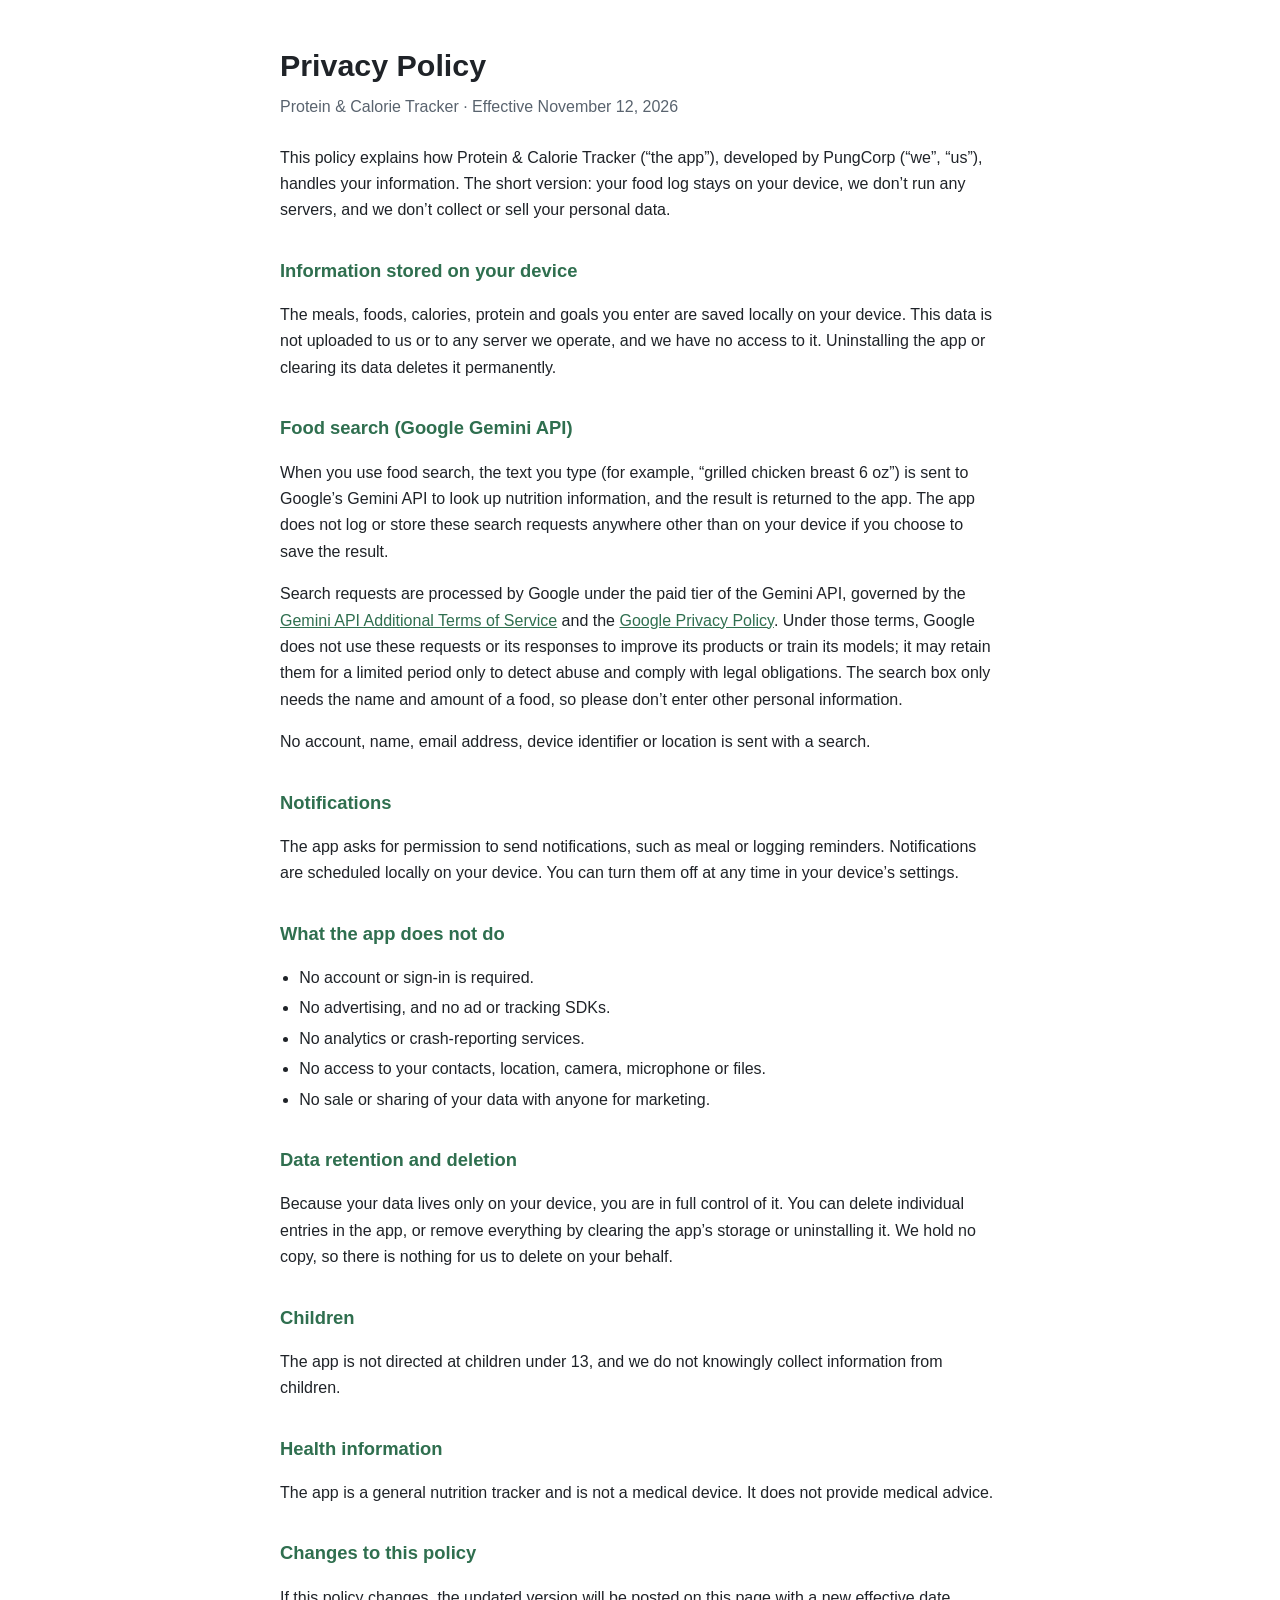
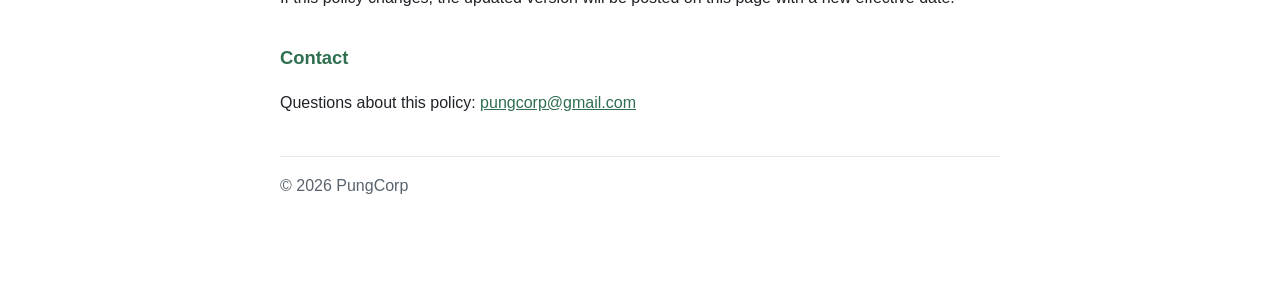
==== privacy.html @ b39bf3bb "Add files via upload privacy.html" ====
<!doctype html>
<html lang="en">
<head>
<meta charset="utf-8">
<meta name="viewport" content="width=device-width, initial-scale=1">
<title>Privacy Policy – Protein &amp; Calorie Tracker</title>
<style>
  :root { --text:#1f2328; --muted:#59636e; --bg:#ffffff; --accent:#2f6f4f; --line:#e5e7eb; }
  @media (prefers-color-scheme: dark) {
    :root { --text:#e6e6e6; --muted:#a0a7b0; --bg:#121416; --accent:#6fcf97; --line:#2a2f35; }
  }
  body { margin:0; background:var(--bg); color:var(--text);
         font:16px/1.65 -apple-system, BlinkMacSystemFont, "Segoe UI", Roboto, sans-serif; }
  main { max-width:720px; margin:0 auto; padding:40px 16px 64px; }
  h1 { font-size:1.9rem; margin:0 0 4px; }
  h2 { font-size:1.15rem; margin:32px 0 8px; color:var(--accent); }
  .meta { color:var(--muted); margin:0 0 24px; }
  ul { padding-left:1.2rem; }
  li { margin:4px 0; }
  hr { border:0; border-top:1px solid var(--line); margin:40px 0 16px; }
  a { color:var(--accent); }
</style>
</head>
<body>
<main>
  <h1>Privacy Policy</h1>
  <p class="meta">Protein &amp; Calorie Tracker · Effective November 12, 2026</p>

  <p>This policy explains how Protein &amp; Calorie Tracker (“the app”), developed by PungCorp (“we”, “us”), handles your information. The short version: your food log stays on your device, we don’t run any servers, and we don’t collect or sell your personal data.</p>

  <h2>Information stored on your device</h2>
  <p>The meals, foods, calories, protein and goals you enter are saved locally on your device. This data is not uploaded to us or to any server we operate, and we have no access to it. Uninstalling the app or clearing its data deletes it permanently.</p>

  <h2>Food search (Google Gemini API)</h2>
  <p>When you use food search, the text you type (for example, “grilled chicken breast 6 oz”) is sent to Google’s Gemini API to look up nutrition information, and the result is returned to the app. The app does not log or store these search requests anywhere other than on your device if you choose to save the result.</p>
  <p>Search requests are processed by Google under the paid tier of the Gemini API, governed by the <a href="https://ai.google.dev/gemini-api/terms">Gemini API Additional Terms of Service</a> and the <a href="https://policies.google.com/privacy">Google Privacy Policy</a>. Under those terms, Google does not use these requests or its responses to improve its products or train its models; it may retain them for a limited period only to detect abuse and comply with legal obligations. The search box only needs the name and amount of a food, so please don’t enter other personal information.</p>
  <p>No account, name, email address, device identifier or location is sent with a search.</p>

  <h2>Notifications</h2>
  <p>The app asks for permission to send notifications, such as meal or logging reminders. Notifications are scheduled locally on your device. You can turn them off at any time in your device’s settings.</p>

  <h2>What the app does not do</h2>
  <ul>
    <li>No account or sign-in is required.</li>
    <li>No advertising, and no ad or tracking SDKs.</li>
    <li>No analytics or crash-reporting services.</li>
    <li>No access to your contacts, location, camera, microphone or files.</li>
    <li>No sale or sharing of your data with anyone for marketing.</li>
  </ul>

  <h2>Data retention and deletion</h2>
  <p>Because your data lives only on your device, you are in full control of it. You can delete individual entries in the app, or remove everything by clearing the app’s storage or uninstalling it. We hold no copy, so there is nothing for us to delete on your behalf.</p>

  <h2>Children</h2>
  <p>The app is not directed at children under 13, and we do not knowingly collect information from children.</p>

  <h2>Health information</h2>
  <p>The app is a general nutrition tracker and is not a medical device. It does not provide medical advice.</p>

  <h2>Changes to this policy</h2>
  <p>If this policy changes, the updated version will be posted on this page with a new effective date.</p>

  <h2>Contact</h2>
  <p>Questions about this policy: <a href="mailto:pungcorp@gmail.com">pungcorp@gmail.com</a></p>

  <hr>
  <p class="meta">© 2026 PungCorp</p>
</main>
</body>
</html>
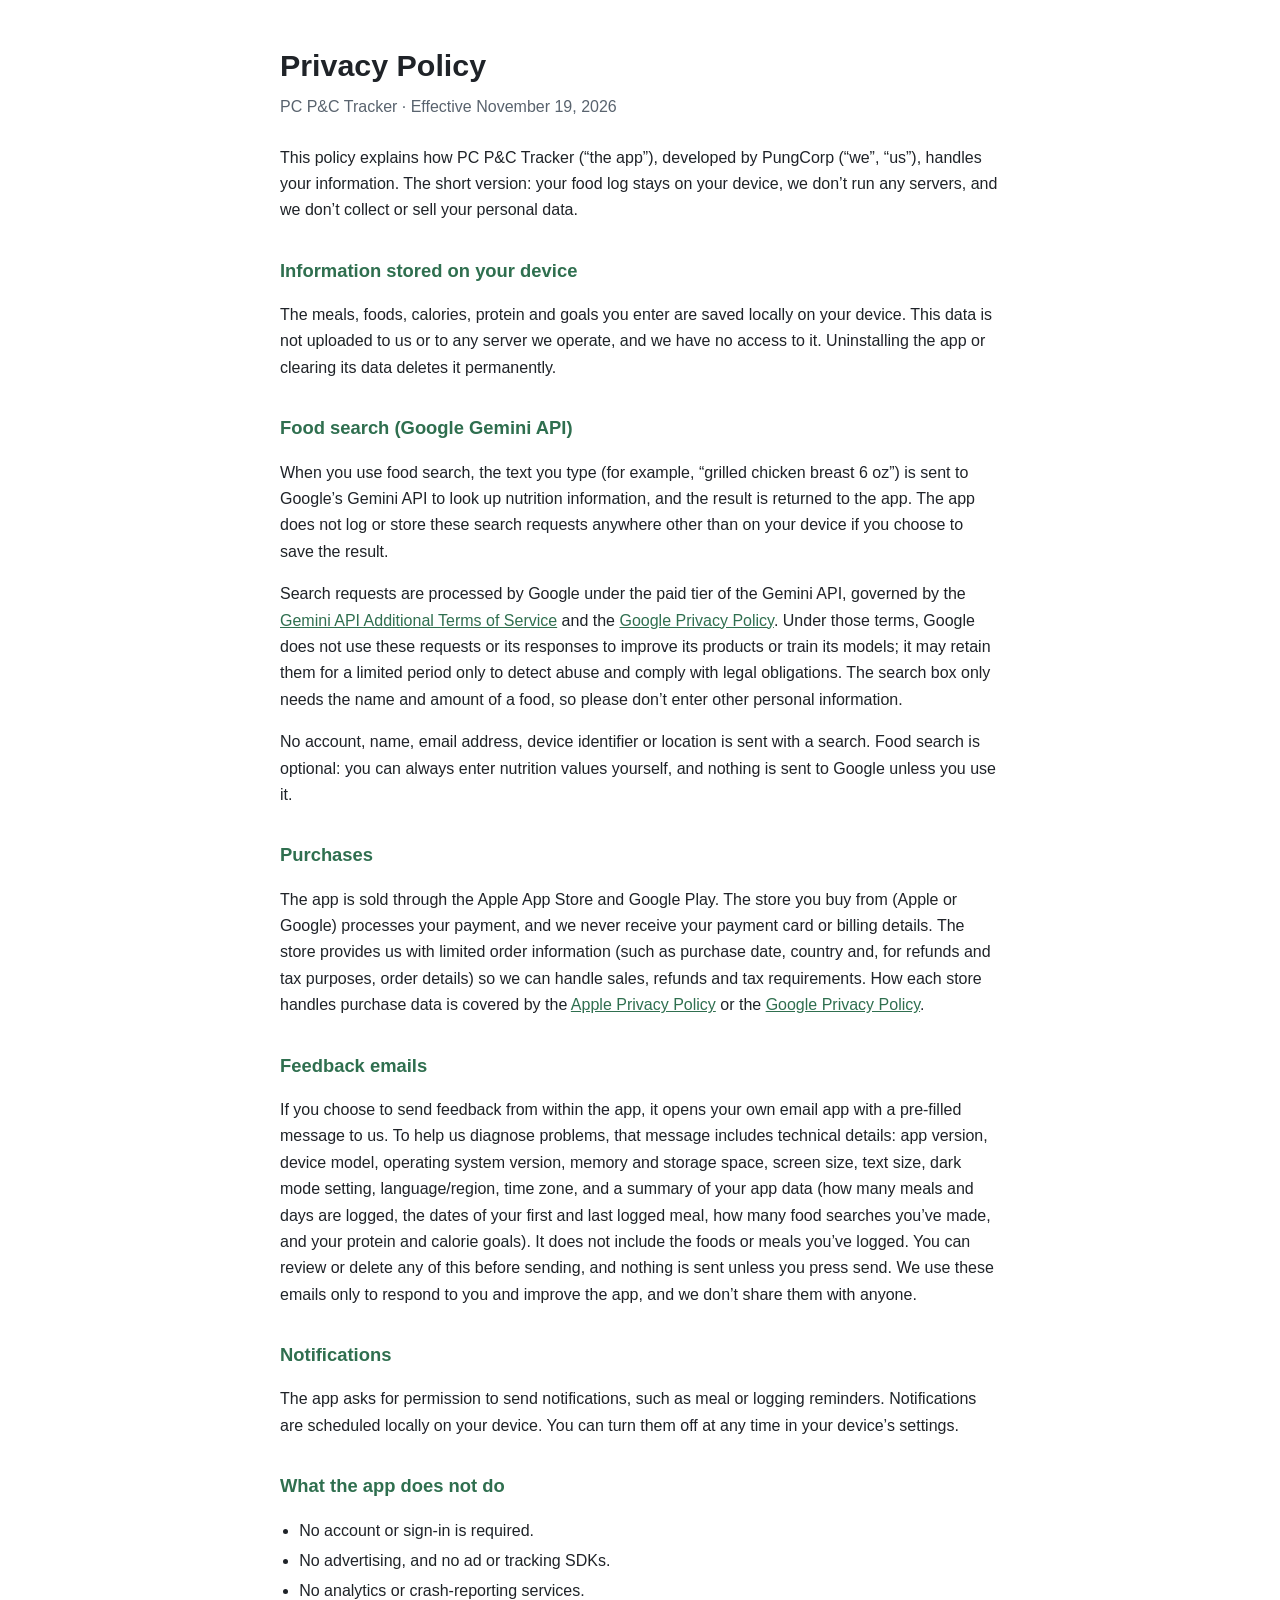
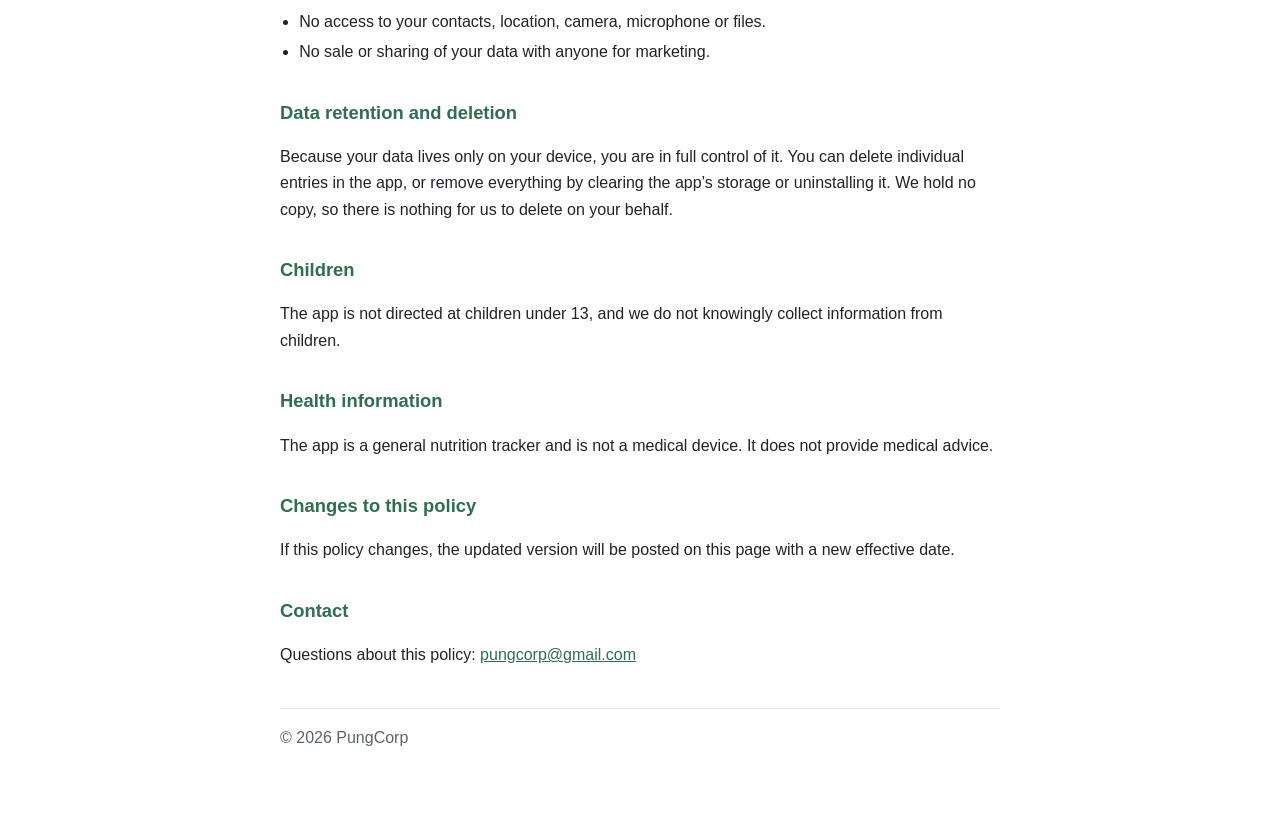
==== commit e365c014: "Update privacy policy and terms for iOS release - Cover the Apple App Store alongside Google Play (p" ====
--- a/privacy.html
+++ b/privacy.html
@@ -3,7 +3,7 @@
 <head>
 <meta charset="utf-8">
 <meta name="viewport" content="width=device-width, initial-scale=1">
-<title>Privacy Policy – Protein &amp; Calorie Tracker</title>
+<title>Privacy Policy – PC P&amp;C Tracker</title>
 <style>
   :root { --text:#1f2328; --muted:#59636e; --bg:#ffffff; --accent:#2f6f4f; --line:#e5e7eb; }
   @media (prefers-color-scheme: dark) {
@@ -24,9 +24,9 @@
 <body>
 <main>
   <h1>Privacy Policy</h1>
-  <p class="meta">Protein &amp; Calorie Tracker · Effective November 12, 2026</p>
+  <p class="meta">PC P&amp;C Tracker · Effective November 19, 2026</p>
 
-  <p>This policy explains how Protein &amp; Calorie Tracker (“the app”), developed by PungCorp (“we”, “us”), handles your information. The short version: your food log stays on your device, we don’t run any servers, and we don’t collect or sell your personal data.</p>
+  <p>This policy explains how PC P&amp;C Tracker (“the app”), developed by PungCorp (“we”, “us”), handles your information. The short version: your food log stays on your device, we don’t run any servers, and we don’t collect or sell your personal data.</p>
 
   <h2>Information stored on your device</h2>
   <p>The meals, foods, calories, protein and goals you enter are saved locally on your device. This data is not uploaded to us or to any server we operate, and we have no access to it. Uninstalling the app or clearing its data deletes it permanently.</p>
@@ -34,7 +34,13 @@
   <h2>Food search (Google Gemini API)</h2>
   <p>When you use food search, the text you type (for example, “grilled chicken breast 6 oz”) is sent to Google’s Gemini API to look up nutrition information, and the result is returned to the app. The app does not log or store these search requests anywhere other than on your device if you choose to save the result.</p>
   <p>Search requests are processed by Google under the paid tier of the Gemini API, governed by the <a href="https://ai.google.dev/gemini-api/terms">Gemini API Additional Terms of Service</a> and the <a href="https://policies.google.com/privacy">Google Privacy Policy</a>. Under those terms, Google does not use these requests or its responses to improve its products or train its models; it may retain them for a limited period only to detect abuse and comply with legal obligations. The search box only needs the name and amount of a food, so please don’t enter other personal information.</p>
-  <p>No account, name, email address, device identifier or location is sent with a search.</p>
+  <p>No account, name, email address, device identifier or location is sent with a search. Food search is optional: you can always enter nutrition values yourself, and nothing is sent to Google unless you use it.</p>
+
+  <h2>Purchases</h2>
+  <p>The app is sold through the Apple App Store and Google Play. The store you buy from (Apple or Google) processes your payment, and we never receive your payment card or billing details. The store provides us with limited order information (such as purchase date, country and, for refunds and tax purposes, order details) so we can handle sales, refunds and tax requirements. How each store handles purchase data is covered by the <a href="https://www.apple.com/legal/privacy/">Apple Privacy Policy</a> or the <a href="https://policies.google.com/privacy">Google Privacy Policy</a>.</p>
+
+  <h2>Feedback emails</h2>
+  <p>If you choose to send feedback from within the app, it opens your own email app with a pre-filled message to us. To help us diagnose problems, that message includes technical details: app version, device model, operating system version, memory and storage space, screen size, text size, dark mode setting, language/region, time zone, and a summary of your app data (how many meals and days are logged, the dates of your first and last logged meal, how many food searches you’ve made, and your protein and calorie goals). It does not include the foods or meals you’ve logged. You can review or delete any of this before sending, and nothing is sent unless you press send. We use these emails only to respond to you and improve the app, and we don’t share them with anyone.</p>
 
   <h2>Notifications</h2>
   <p>The app asks for permission to send notifications, such as meal or logging reminders. Notifications are scheduled locally on your device. You can turn them off at any time in your device’s settings.</p>
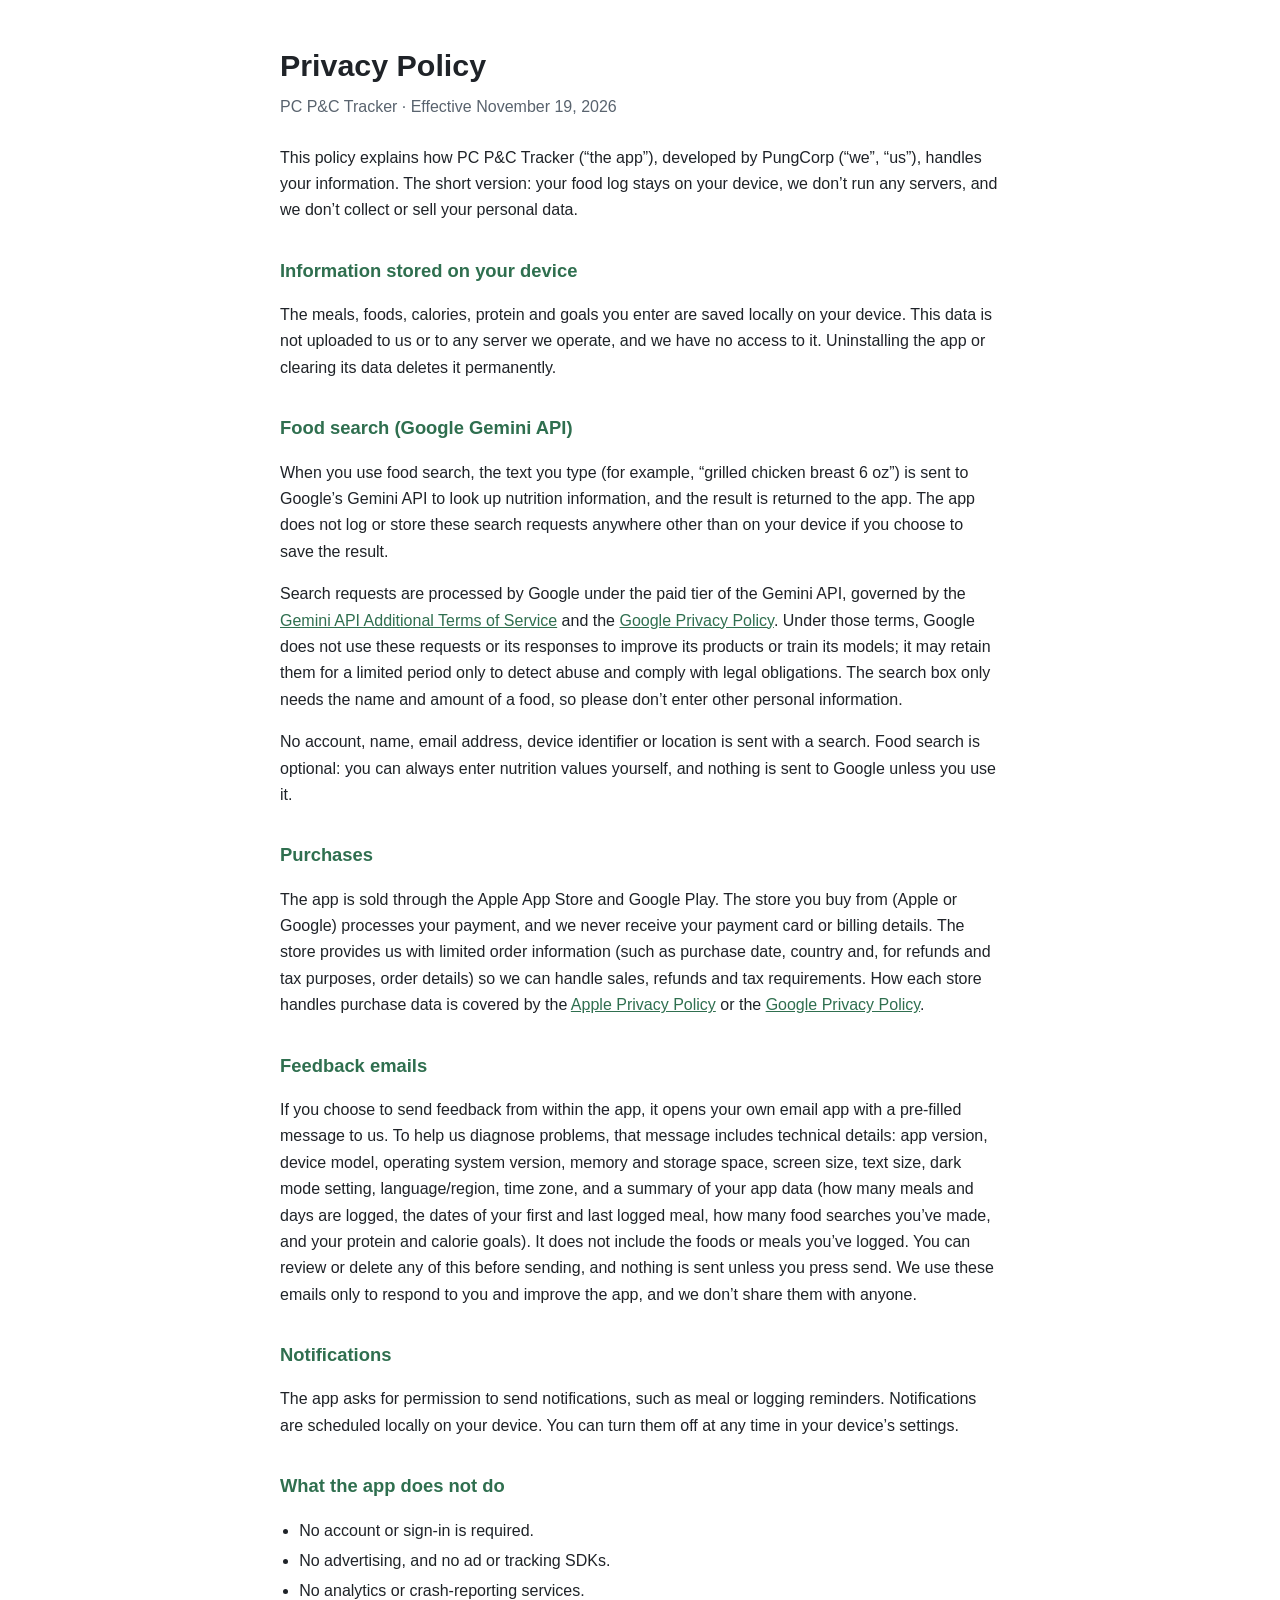
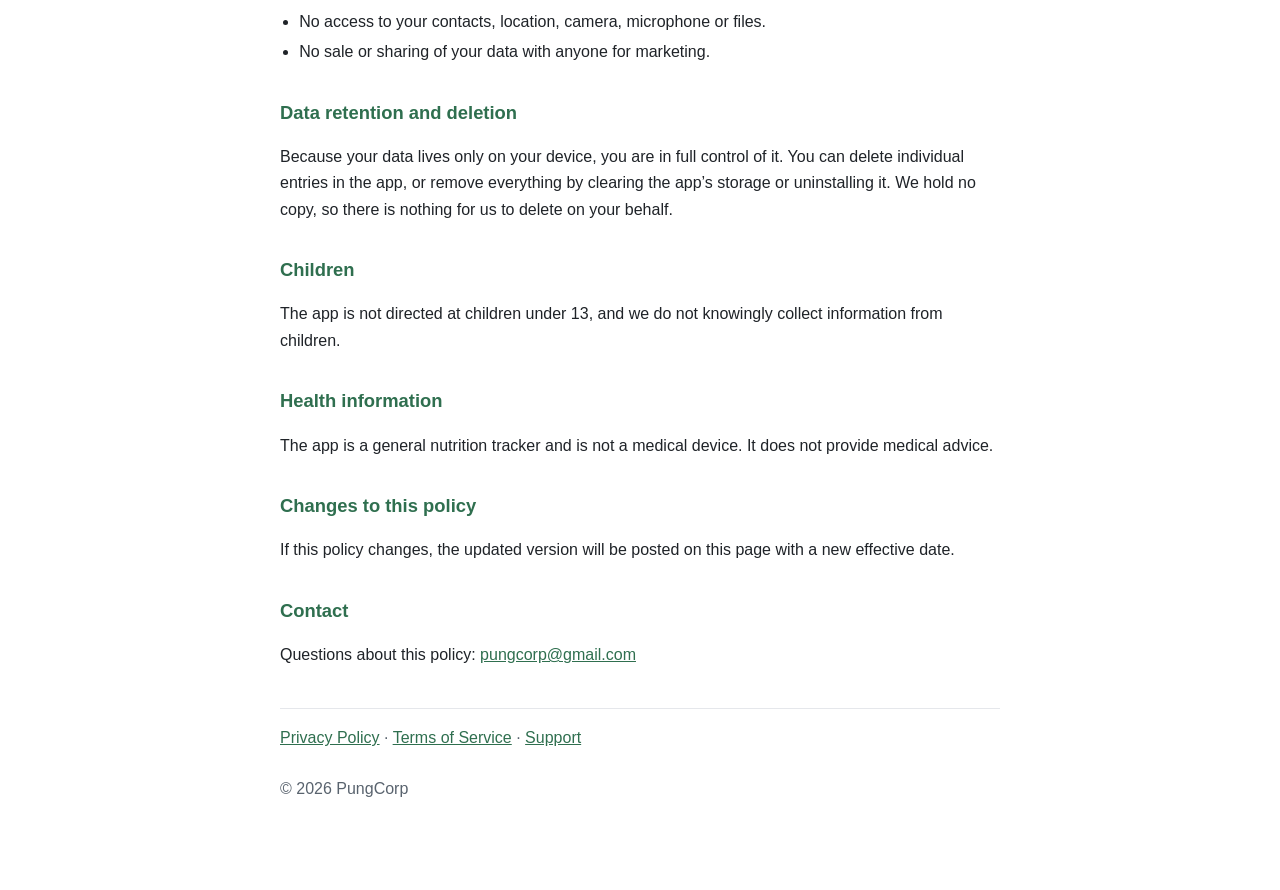
==== commit 171f8c48: "Add support page and footer links support.html: contact email, in-app feedback, and an FAQ for PC P&" ====
--- a/privacy.html
+++ b/privacy.html
@@ -70,6 +70,7 @@
   <p>Questions about this policy: <a href="mailto:pungcorp@gmail.com">pungcorp@gmail.com</a></p>
 
   <hr>
+  <p class="meta"><a href="index.html">Privacy Policy</a> · <a href="terms.html">Terms of Service</a> · <a href="support.html">Support</a></p>
   <p class="meta">© 2026 PungCorp</p>
 </main>
 </body>
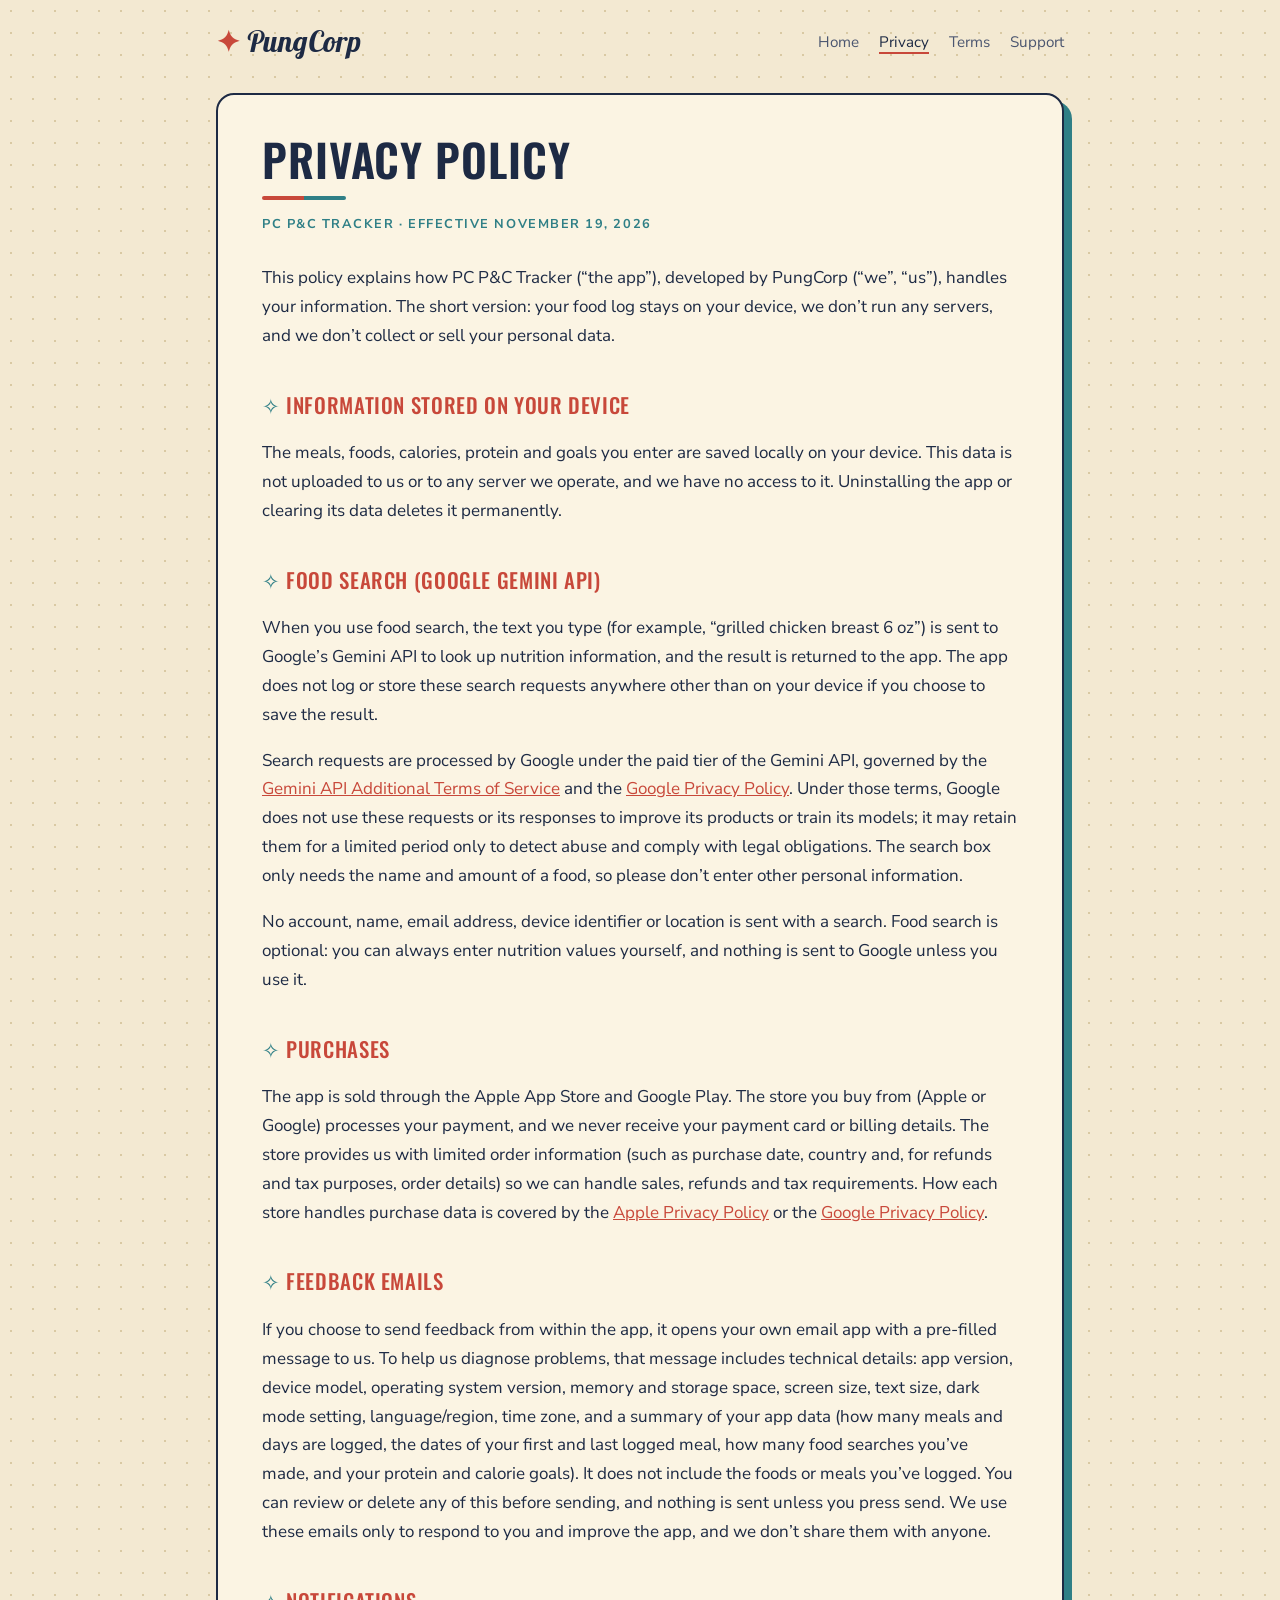
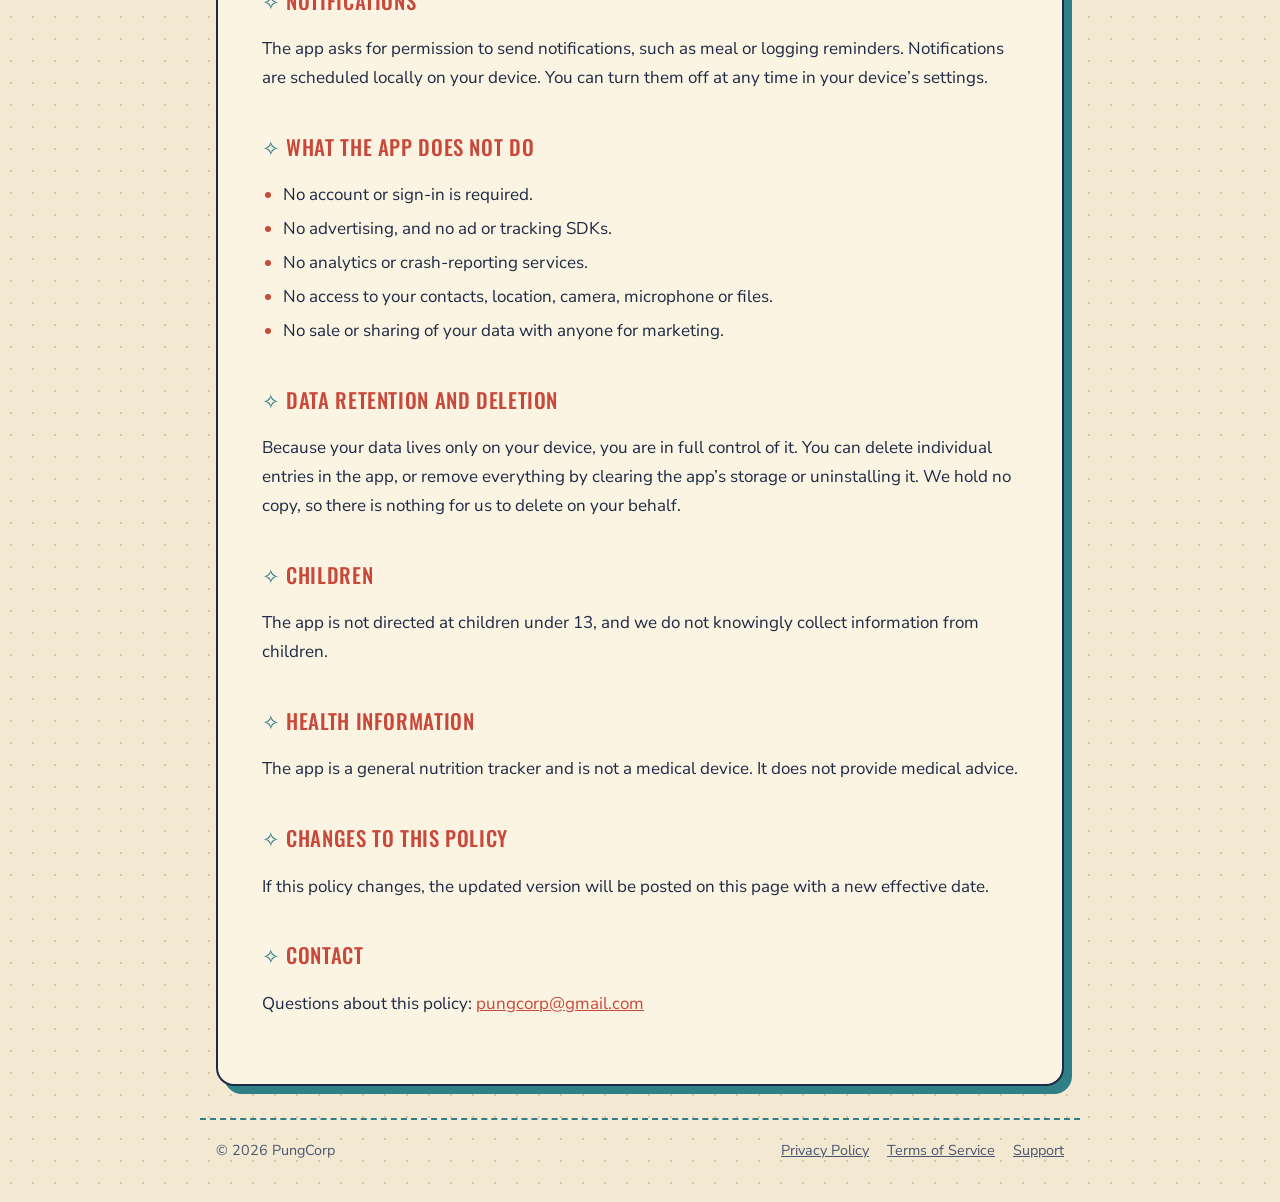
==== commit c92a8dfa: "Restyle privacy, terms and support pages in the retro theme Co-Authored-By: Claude Opus 5.5 <noreply" ====
--- a/privacy.html
+++ b/privacy.html
@@ -4,24 +4,17 @@
 <meta charset="utf-8">
 <meta name="viewport" content="width=device-width, initial-scale=1">
 <title>Privacy Policy – PC P&amp;C Tracker</title>
-<style>
-  :root { --text:#1f2328; --muted:#59636e; --bg:#ffffff; --accent:#2f6f4f; --line:#e5e7eb; }
-  @media (prefers-color-scheme: dark) {
-    :root { --text:#e6e6e6; --muted:#a0a7b0; --bg:#121416; --accent:#6fcf97; --line:#2a2f35; }
-  }
-  body { margin:0; background:var(--bg); color:var(--text);
-         font:16px/1.65 -apple-system, BlinkMacSystemFont, "Segoe UI", Roboto, sans-serif; }
-  main { max-width:720px; margin:0 auto; padding:40px 16px 64px; }
-  h1 { font-size:1.9rem; margin:0 0 4px; }
-  h2 { font-size:1.15rem; margin:32px 0 8px; color:var(--accent); }
-  .meta { color:var(--muted); margin:0 0 24px; }
-  ul { padding-left:1.2rem; }
-  li { margin:4px 0; }
-  hr { border:0; border-top:1px solid var(--line); margin:40px 0 16px; }
-  a { color:var(--accent); }
-</style>
+<link rel="icon" href="img/pcpc-tracker-icon.png">
+<link rel="preconnect" href="https://fonts.googleapis.com">
+<link rel="preconnect" href="https://fonts.gstatic.com" crossorigin>
+<link rel="stylesheet" href="https://fonts.googleapis.com/css2?family=Lobster+Two:ital,wght@1,700&family=Oswald:wght@500;600&family=Nunito+Sans:wght@400;600;700&display=swap">
+<link rel="stylesheet" href="css/retro-doc.css">
 </head>
 <body>
+<header class="site">
+  <a class="brand" href="theme-retro.html">PungCorp</a>
+  <nav><a href="theme-retro.html">Home</a><a href="index.html" aria-current="page">Privacy</a><a href="terms.html">Terms</a><a href="support.html">Support</a></nav>
+</header>
 <main>
   <h1>Privacy Policy</h1>
   <p class="meta">PC P&amp;C Tracker · Effective November 19, 2026</p>
@@ -68,10 +61,10 @@
 
   <h2>Contact</h2>
   <p>Questions about this policy: <a href="mailto:pungcorp@gmail.com">pungcorp@gmail.com</a></p>
-
-  <hr>
-  <p class="meta"><a href="index.html">Privacy Policy</a> · <a href="terms.html">Terms of Service</a> · <a href="support.html">Support</a></p>
-  <p class="meta">© 2026 PungCorp</p>
 </main>
+<footer class="site">
+  <span>© 2026 PungCorp</span>
+  <span><a href="index.html">Privacy Policy</a><a href="terms.html">Terms of Service</a><a href="support.html">Support</a></span>
+</footer>
 </body>
 </html>
--- a/css/retro-doc.css
+++ b/css/retro-doc.css
@@ -0,0 +1,53 @@
+/* PungCorp retro (atomic-age) theme for text pages: privacy, terms, support. */
+:root {
+  --bg:#f3e9d2; --text:#1d2a44; --muted:#4b5670; --accent:#c8483a; --teal:#2f7f86;
+  --paper:#fbf4e3; --ink:#1d2a44; --dots:#d9c9a3;
+}
+@media (prefers-color-scheme: dark) {
+  :root { --bg:#141c30; --text:#f3e9d2; --muted:#b9c0d0; --teal:#3fa3aa; --paper:#1d2a44; --ink:#f3e9d2; --dots:#26324f; --accent:#e0675a; }
+}
+* { box-sizing:border-box; }
+body { margin:0; background:var(--bg); color:var(--text);
+       background-image:radial-gradient(var(--dots) 1px, transparent 1px); background-size:22px 22px;
+       font:17px/1.7 "Nunito Sans", system-ui, -apple-system, sans-serif; }
+a { color:var(--accent); }
+
+header.site, footer.site { max-width:880px; margin:0 auto; padding:18px 16px; display:flex; align-items:center;
+                           justify-content:space-between; gap:12px; flex-wrap:wrap; }
+.brand { font-family:"Lobster Two", cursive; font-style:italic; font-weight:700; font-size:1.8rem;
+         color:var(--ink); text-decoration:none; }
+.brand::before { content:"✦ "; color:var(--accent); font-style:normal; }
+header.site nav a { margin-left:20px; color:var(--muted); text-decoration:none; font-size:.95rem; }
+header.site nav a:hover, header.site nav a[aria-current] { color:var(--ink); }
+header.site nav a[aria-current] { border-bottom:2px solid var(--accent); }
+
+main { max-width:848px; margin:8px auto 24px; padding:40px 44px 48px; background:var(--paper);
+       border:2px solid var(--ink); border-radius:18px; box-shadow:8px 8px 0 var(--teal); }
+@media (max-width:900px) { main { margin-left:16px; margin-right:16px; } }
+
+h1 { font-family:"Oswald", Impact, sans-serif; font-weight:600; text-transform:uppercase; letter-spacing:.02em;
+     font-size:clamp(2rem,5vw,2.8rem); line-height:1.1; margin:0 0 6px; }
+h1::after { content:""; display:block; width:84px; height:4px; margin-top:12px; border-radius:2px;
+            background:linear-gradient(90deg, var(--accent) 0 50%, var(--teal) 50% 100%); }
+h2 { font-family:"Oswald", Impact, sans-serif; font-weight:500; text-transform:uppercase; letter-spacing:.03em;
+     font-size:1.3rem; color:var(--accent); margin:36px 0 8px; }
+h2::before { content:"✧ "; color:var(--teal); }
+h3 { font-size:1.05rem; margin:22px 0 4px; }
+h3 + p { margin-top:0; }
+.meta { color:var(--teal); font-weight:700; text-transform:uppercase; letter-spacing:.12em; font-size:.8rem; margin:14px 0 28px; }
+ul { padding-left:1.3rem; }
+li { margin:5px 0; }
+li::marker { color:var(--accent); }
+
+.contact { background:var(--bg); border:2px solid var(--ink); border-radius:14px; padding:16px 22px;
+           box-shadow:5px 5px 0 var(--accent); }
+.contact p { margin:6px 0; }
+
+footer.site { color:var(--muted); font-size:.9rem; border-top:2px dashed var(--teal); margin-top:32px; padding-bottom:40px; }
+footer.site a { color:var(--muted); margin-left:18px; }
+footer.site a:first-child { margin-left:0; }
+
+@media (max-width:640px) {
+  header.site nav a { margin-left:14px; }
+  main { padding:28px 20px 32px; box-shadow:5px 5px 0 var(--teal); }
+}
